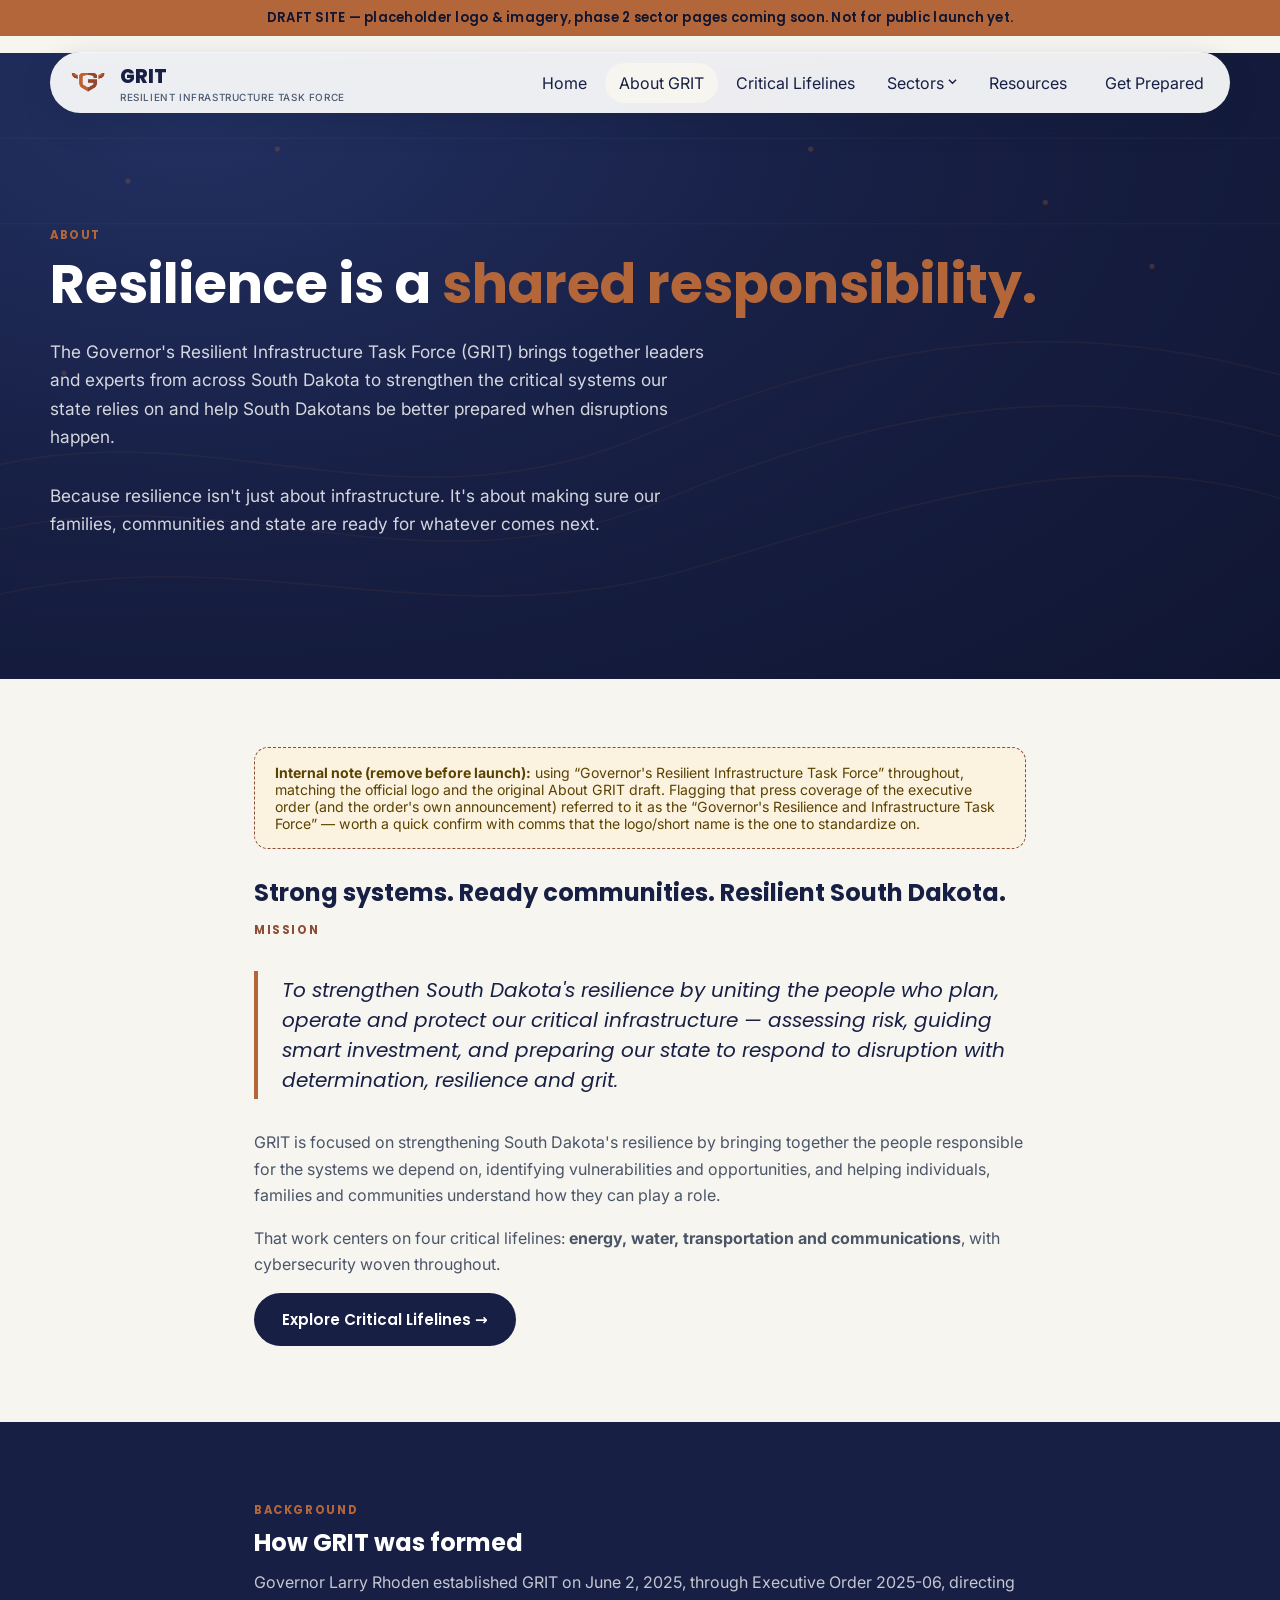
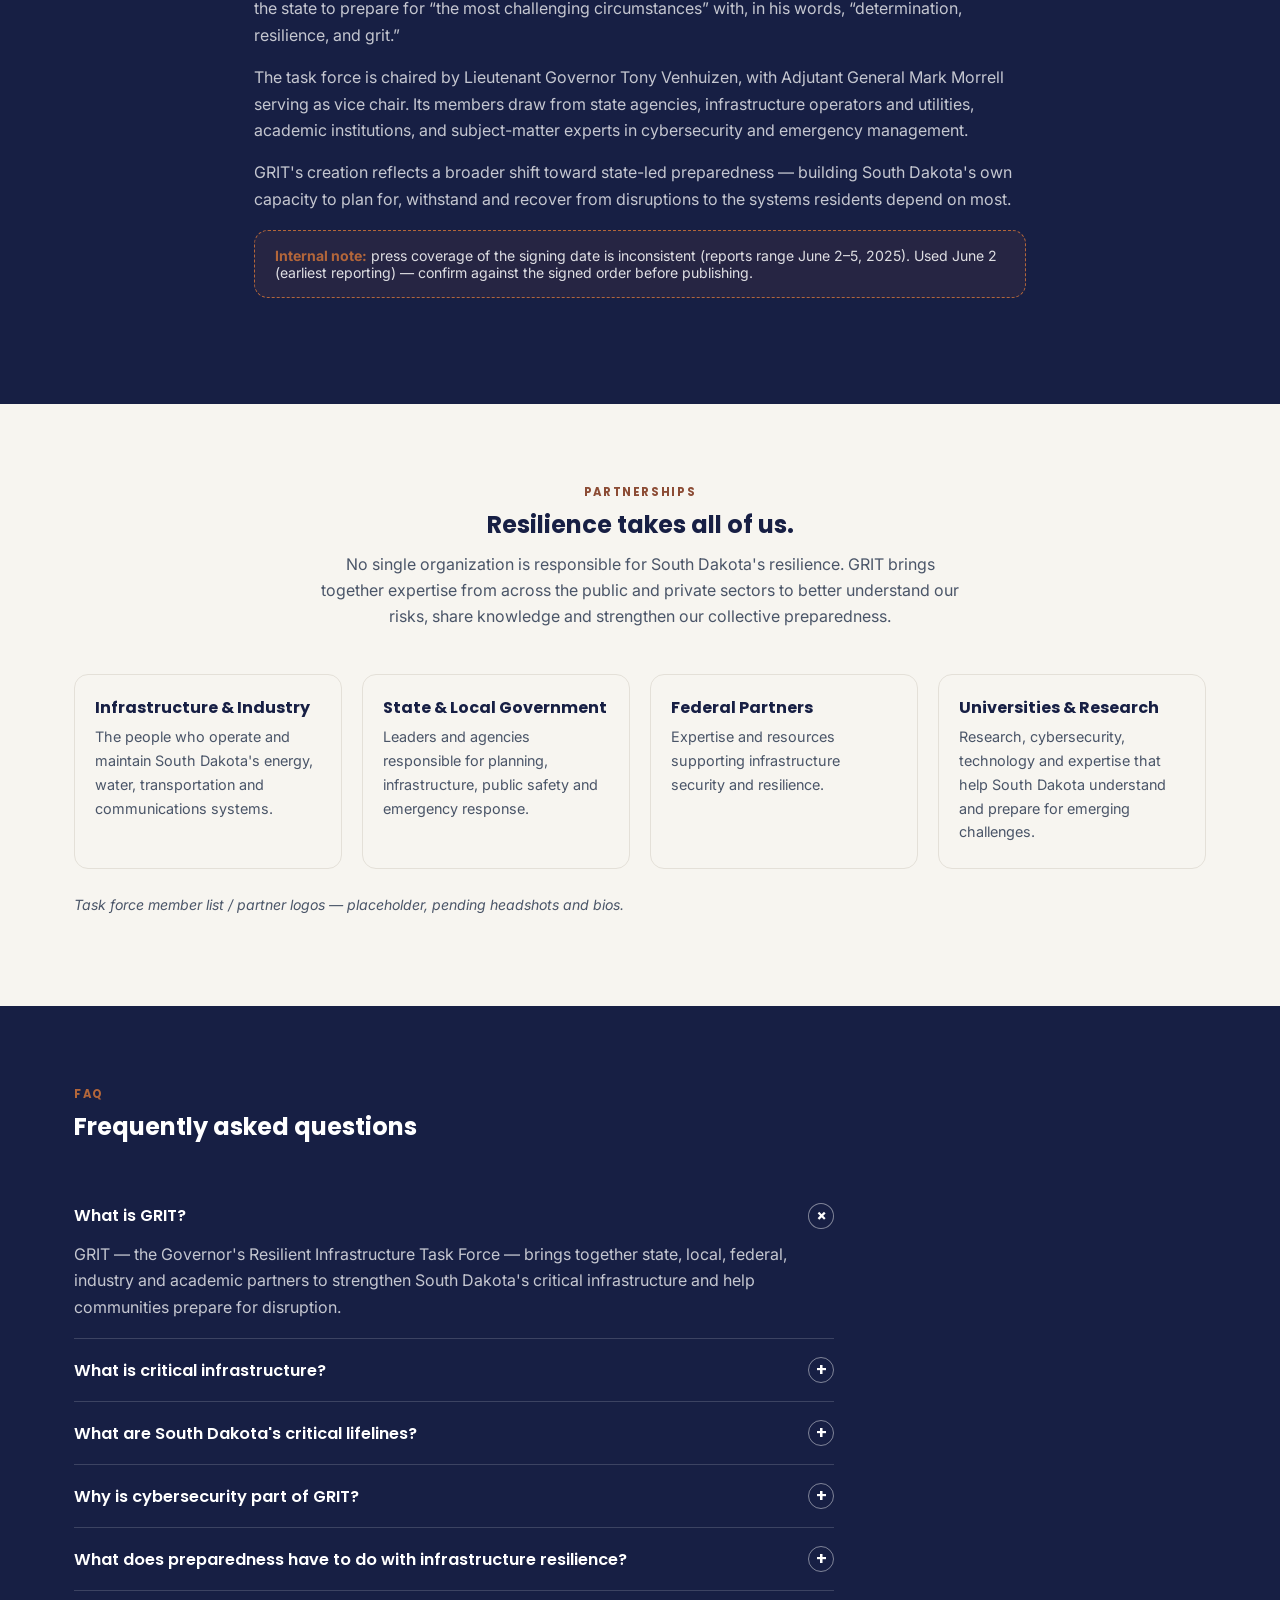
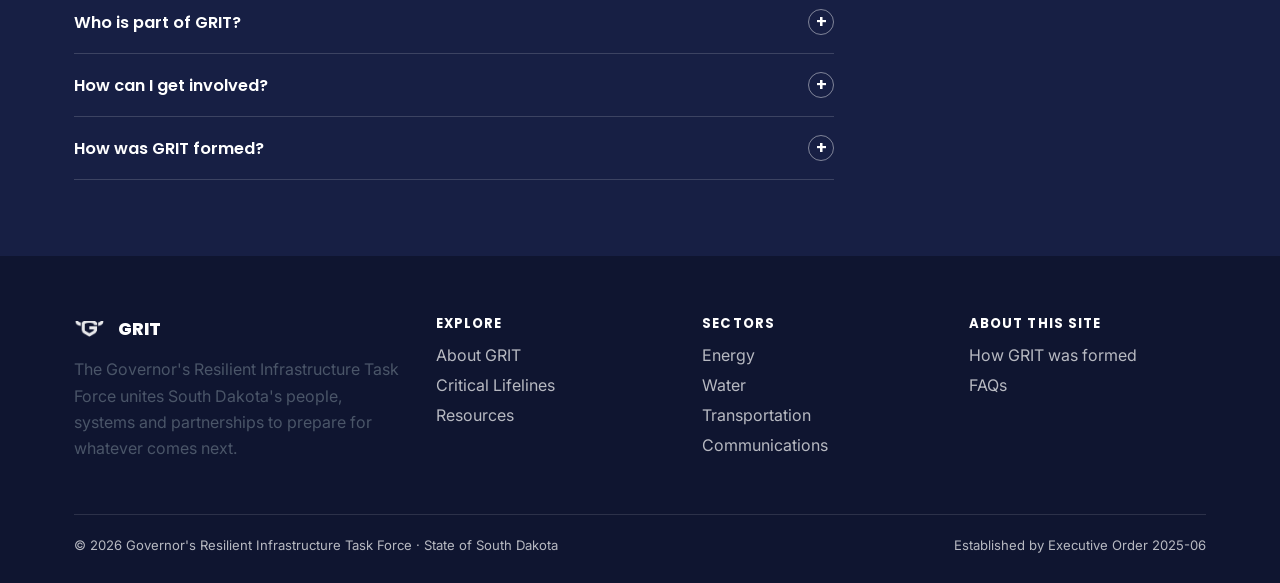
==== about.html @ c2fc5b50 "Add files via upload" ====
<!doctype html>
<html lang="en">
<head>
  <meta charset="UTF-8" />
  <meta name="viewport" content="width=device-width, initial-scale=1.0" />
  <title>About GRIT — Mission, Partnerships &amp; FAQs</title>
  <meta name="description" content="Learn about GRIT's mission, how the task force was formed, its partners, and answers to common questions." />
  <link rel="icon" href="assets/img/grit-icon.png" type="image/png" />
  <link rel="preconnect" href="https://fonts.googleapis.com">
  <link rel="preconnect" href="https://fonts.gstatic.com" crossorigin>
  <link href="https://fonts.googleapis.com/css2?family=Inter:wght@400;500;600;700&family=Poppins:wght@600;700;800&display=swap" rel="stylesheet">
  <link rel="stylesheet" href="assets/styles.css" />
  
</head>
<body>
  <div class="draft-banner">DRAFT SITE — placeholder logo &amp; imagery, phase 2 sector pages coming soon. Not for public launch yet.</div>
    <header class="site-header">
      <div class="nav-pill wrap" style="max-width:1180px;">
        <a href="index.html" class="brand">
          <img src="assets/img/grit-icon.png" alt="GRIT logo" class="brand-seal">
          <span>GRIT
            <span class="brand-sub">Resilient Infrastructure Task Force</span>
          </span>
        </a>
        <button class="menu-toggle" aria-label="Toggle menu">
          <svg width="18" height="14" viewBox="0 0 18 14" fill="none"><path d="M0 1h18M0 7h18M0 13h18" stroke="white" stroke-width="2"/></svg>
        </button>
        <ul class="nav-links">
          <li><a href="index.html">Home</a></li>
          <li class="active"><a href="about.html">About GRIT</a></li>
          <li><a href="lifelines.html">Critical Lifelines</a></li>
          <li class="has-dropdown ">
            <button class="nav-link" type="button">Sectors
              <svg class="caret" viewBox="0 0 10 6" fill="none"><path d="M1 1l4 4 4-4" stroke="#171f44" stroke-width="1.6"/></svg>
            </button>
            <div class="dropdown-menu">
              <div class="dd-hint">Four critical lifelines</div>
              <a href="energy.html">Energy</a>
              <a href="water.html">Water</a>
              <a href="transportation.html">Transportation</a>
              <a href="communications.html">Communications</a>
            </div>
          </li>
          <li><a href="resources.html">Resources</a></li>
          <li class="nav-cta"><a href="resources.html" class="btn btn-navy">Get Prepared</a></li>
        </ul>
      </div>
    </header>


    <section class="hero" style="padding-bottom:20px;">
      <svg class="hero-pattern" viewBox="0 0 1200 600" preserveAspectRatio="xMidYMid slice" xmlns="http://www.w3.org/2000/svg">
  <g stroke="#b3663a" stroke-opacity="0.18" fill="none" stroke-width="1.5">
    <path d="M-50 460 C 200 380, 380 520, 620 420 S 1050 300, 1260 380"/>
    <path d="M-50 520 C 220 440, 400 560, 660 480 S 1080 360, 1260 440"/>
    <path d="M-50 400 C 180 320, 360 460, 600 360 S 1020 240, 1260 320"/>
  </g>
  <g fill="#b3663a" fill-opacity="0.55">
    <circle cx="120" cy="120" r="2.4"/>
    <circle cx="260" cy="90" r="2.4"/>
    <circle cx="980" cy="140" r="2.4"/>
    <circle cx="1080" cy="200" r="2.4"/>
    <circle cx="760" cy="90" r="2.4"/>
    <circle cx="60" cy="300" r="2.4"/>
  </g>
  <g stroke="#ffffff" stroke-opacity="0.08" stroke-width="1">
    <line x1="0" y1="80" x2="1200" y2="80"/>
    <line x1="0" y1="160" x2="1200" y2="160"/>
  </g>
</svg>
      <div class="wrap hero-inner" style="grid-template-columns: 1fr;">
        <div>
          <span class="eyebrow" style="color:#b3663a;">About</span>
          <h1>Resilience is a <span class="accent">shared responsibility.</span></h1>
          <p class="lead" style="max-width:60ch;">The Governor's Resilient Infrastructure Task Force (GRIT) brings together leaders and experts from across South Dakota to strengthen the critical systems our state relies on and help South Dakotans be better prepared when disruptions happen.</p>
          <p class="lead" style="max-width:60ch;">Because resilience isn't just about infrastructure. It's about making sure our families, communities and state are ready for whatever comes next.</p>
        </div>
      </div>
    </section>

    <section style="padding-top:50px;">
      <div class="wrap" style="max-width:820px;">
        <div class="note">
          <strong>Internal note (remove before launch):</strong> using &ldquo;Governor's Resilient Infrastructure Task Force&rdquo; throughout, matching the official logo and the original About GRIT draft. Flagging that press coverage of the executive order (and the order's own announcement) referred to it as the &ldquo;Governor's Resilience and Infrastructure Task Force&rdquo; — worth a quick confirm with comms that the logo/short name is the one to standardize on.
        </div>

        <h2>Strong systems. Ready communities. Resilient South Dakota.</h2>
        <span class="eyebrow">Mission</span>
        <div class="mission-block">
          <p>To strengthen South Dakota's resilience by uniting the people who plan, operate and protect our critical infrastructure — assessing risk, guiding smart investment, and preparing our state to respond to disruption with determination, resilience and grit.</p>
        </div>
        <p>GRIT is focused on strengthening South Dakota's resilience by bringing together the people responsible for the systems we depend on, identifying vulnerabilities and opportunities, and helping individuals, families and communities understand how they can play a role.</p>
        <p>That work centers on four critical lifelines: <strong>energy, water, transportation and communications</strong>, with cybersecurity woven throughout.</p>
        <a href="lifelines.html" class="btn btn-navy">Explore Critical Lifelines →</a>
      </div>
    </section>

    <section class="section-navy" id="formed">
      <div class="wrap" style="max-width:820px;">
        <span class="eyebrow">Background</span>
        <h2>How GRIT was formed</h2>
        <p>Governor Larry Rhoden established GRIT on June 2, 2025, through Executive Order 2025-06, directing the state to prepare for &ldquo;the most challenging circumstances&rdquo; with, in his words, &ldquo;determination, resilience, and grit.&rdquo;</p>
        <p>The task force is chaired by Lieutenant Governor Tony Venhuizen, with Adjutant General Mark Morrell serving as vice chair. Its members draw from state agencies, infrastructure operators and utilities, academic institutions, and subject-matter experts in cybersecurity and emergency management.</p>
        <p>GRIT's creation reflects a broader shift toward state-led preparedness — building South Dakota's own capacity to plan for, withstand and recover from disruptions to the systems residents depend on most.</p>
        <div class="note" style="background:rgba(179,102,58,0.1); border-color:#b3663a; color:rgba(255,255,255,0.85);">
          <strong style="color:#b3663a;">Internal note:</strong> press coverage of the signing date is inconsistent (reports range June 2&ndash;5, 2025). Used June 2 (earliest reporting) — confirm against the signed order before publishing.
        </div>
      </div>
    </section>

    <section>
      <div class="wrap">
        <div class="section-head center" style="margin-left:auto;margin-right:auto;">
          <span class="eyebrow">Partnerships</span>
          <h2>Resilience takes all of us.</h2>
          <p>No single organization is responsible for South Dakota's resilience. GRIT brings together expertise from across the public and private sectors to better understand our risks, share knowledge and strengthen our collective preparedness.</p>
        </div>
        <div class="partner-grid">
          <div class="partner-card">
            <h4>Infrastructure &amp; Industry</h4>
            <p>The people who operate and maintain South Dakota's energy, water, transportation and communications systems.</p>
          </div>
          <div class="partner-card">
            <h4>State &amp; Local Government</h4>
            <p>Leaders and agencies responsible for planning, infrastructure, public safety and emergency response.</p>
          </div>
          <div class="partner-card">
            <h4>Federal Partners</h4>
            <p>Expertise and resources supporting infrastructure security and resilience.</p>
          </div>
          <div class="partner-card">
            <h4>Universities &amp; Research</h4>
            <p>Research, cybersecurity, technology and expertise that help South Dakota understand and prepare for emerging challenges.</p>
          </div>
        </div>
        <p style="margin-top:24px; font-size:0.88rem; font-style:italic;">Task force member list / partner logos — placeholder, pending headshots and bios.</p>
      </div>
    </section>

    <section class="section-navy" id="faq">
      <div class="wrap">
        <div class="section-head">
          <span class="eyebrow">FAQ</span>
          <h2>Frequently asked questions</h2>
        </div>
        <div class="faq-list">
          <details class="faq-item" open>
            <summary>What is GRIT? <span class="plus">+</span></summary>
            <div class="faq-body"><p>GRIT — the Governor's Resilient Infrastructure Task Force — brings together state, local, federal, industry and academic partners to strengthen South Dakota's critical infrastructure and help communities prepare for disruption.</p></div>
          </details>
          <details class="faq-item">
            <summary>What is critical infrastructure? <span class="plus">+</span></summary>
            <div class="faq-body"><p>Content pending.</p></div>
          </details>
          <details class="faq-item">
            <summary>What are South Dakota's critical lifelines? <span class="plus">+</span></summary>
            <div class="faq-body"><p>Energy, water, transportation and communications.</p></div>
          </details>
          <details class="faq-item">
            <summary>Why is cybersecurity part of GRIT? <span class="plus">+</span></summary>
            <div class="faq-body"><p>Because technology connects and supports each critical lifeline, while cyber preparedness also affects individuals, families and businesses.</p></div>
          </details>
          <details class="faq-item">
            <summary>What does preparedness have to do with infrastructure resilience? <span class="plus">+</span></summary>
            <div class="faq-body"><p>Content pending.</p></div>
          </details>
          <details class="faq-item">
            <summary>Who is part of GRIT? <span class="plus">+</span></summary>
            <div class="faq-body"><p>Short answer + link/jump to members — pending.</p></div>
          </details>
          <details class="faq-item">
            <summary>How can I get involved? <span class="plus">+</span></summary>
            <div class="faq-body"><p>Point people toward preparedness resources and partner materials rather than suggesting formal task-force participation.</p></div>
          </details>
          <details class="faq-item">
            <summary>How was GRIT formed? <span class="plus">+</span></summary>
            <div class="faq-body"><p>Governor Larry Rhoden created GRIT by executive order (2025-06) on June 2, 2025, appointing Lieutenant Governor Tony Venhuizen to chair the task force and Adjutant General Mark Morrell to serve as vice chair. See &ldquo;How GRIT was formed&rdquo; above for the fuller version.</p></div>
          </details>
        </div>
      </div>
    </section>

    <footer class="site-footer">
      <div class="wrap">
        <div class="footer-grid">
          <div>
            <div class="footer-brand">
              <img src="assets/img/grit-icon.png" alt="GRIT logo" class="brand-seal">
              <span>GRIT</span>
            </div>
            <p>The Governor's Resilient Infrastructure Task Force unites South Dakota's people, systems and partnerships to prepare for whatever comes next.</p>
          </div>
          <div>
            <h4>Explore</h4>
            <ul>
              <li><a href="about.html">About GRIT</a></li>
              <li><a href="lifelines.html">Critical Lifelines</a></li>
              <li><a href="resources.html">Resources</a></li>
            </ul>
          </div>
          <div>
            <h4>Sectors</h4>
            <ul>
              <li><a href="energy.html">Energy</a></li>
              <li><a href="water.html">Water</a></li>
              <li><a href="transportation.html">Transportation</a></li>
              <li><a href="communications.html">Communications</a></li>
            </ul>
          </div>
          <div>
            <h4>About This Site</h4>
            <ul>
              <li><a href="about.html#formed">How GRIT was formed</a></li>
              <li><a href="about.html#faq">FAQs</a></li>
            </ul>
          </div>
        </div>
        <div class="footer-bottom">
          <span>&copy; 2026 Governor's Resilient Infrastructure Task Force &middot; State of South Dakota</span>
          <span>Established by Executive Order 2025-06</span>
        </div>
      </div>
    </footer>

  <script src="assets/script.js"></script>
</body>
</html>
---- assets/styles.css ----
/* ==========================================================================
   GRIT — Governor's Resilience and Infrastructure Task Force
   Shared stylesheet
   ========================================================================== */

:root {
  --navy-900: #0f1530;
  --navy-800: #171f44;
  --navy-700: #223061;
  --navy-600: #2e3f7c;
  --gold-500: #b3663a;
  --gold-600: #8c4c35;
  --slate-600: #4a5a70;
  --slate-400: #7c8ba1;
  --offwhite: #f7f5f0;
  --paper: #ffffff;
  --text: #1b2430;
  --text-soft: #4a5568;
  --border: #e4e0d8;
  --radius-lg: 22px;
  --radius-md: 14px;
  --radius-sm: 8px;
  --shadow-nav: 0 10px 30px rgba(14, 28, 51, 0.18);
  --shadow-card: 0 14px 34px rgba(14, 28, 51, 0.09);
  --container: 1180px;
  --font-head: "Poppins", "Segoe UI", system-ui, sans-serif;
  --font-body: "Inter", "Segoe UI", system-ui, sans-serif;
}

* { box-sizing: border-box; }
html { scroll-behavior: smooth; }

body {
  margin: 0;
  font-family: var(--font-body);
  color: var(--text);
  background: var(--offwhite);
  -webkit-font-smoothing: antialiased;
}

img { max-width: 100%; display: block; }
a { color: inherit; text-decoration: none; }

h1, h2, h3, h4 {
  font-family: var(--font-head);
  line-height: 1.15;
  margin: 0 0 0.5em;
  font-weight: 700;
  color: var(--navy-800);
}

p { line-height: 1.65; margin: 0 0 1em; color: var(--text-soft); }

.wrap {
  max-width: var(--container);
  margin: 0 auto;
  padding: 0 24px;
}

.eyebrow {
  display: inline-block;
  font-family: var(--font-head);
  font-size: 0.72rem;
  font-weight: 700;
  letter-spacing: 0.14em;
  text-transform: uppercase;
  color: var(--gold-600);
  margin-bottom: 10px;
}

.btn {
  display: inline-flex;
  align-items: center;
  gap: 8px;
  font-family: var(--font-head);
  font-weight: 600;
  font-size: 0.95rem;
  padding: 13px 26px;
  border-radius: 999px;
  border: 2px solid transparent;
  cursor: pointer;
  transition: transform 0.15s ease, box-shadow 0.15s ease, background 0.15s ease, color 0.15s ease;
}
.btn:hover { transform: translateY(-1px); }
.btn-gold { background: var(--gold-500); color: var(--navy-900); }
.btn-gold:hover { background: var(--gold-600); }
.btn-outline { background: transparent; color: #fff; border-color: rgba(255,255,255,0.55); }
.btn-outline:hover { background: rgba(255,255,255,0.12); border-color: #fff; }
.btn-navy { background: var(--navy-800); color: #fff; }
.btn-navy:hover { background: var(--navy-700); }

/* ---------- Placeholder banner (dev-only note; remove before launch) ---------- */
.draft-banner {
  background: var(--gold-500);
  color: var(--navy-900);
  text-align: center;
  font-family: var(--font-head);
  font-size: 0.82rem;
  font-weight: 600;
  padding: 8px 16px;
  letter-spacing: 0.02em;
}

/* ---------- Header / Nav ---------- */
.site-header {
  position: sticky;
  top: 0;
  z-index: 100;
  padding: 16px 20px 0;
}
.nav-pill {
  max-width: var(--container);
  margin: 0 auto;
  background: rgba(255,255,255,0.92);
  backdrop-filter: blur(8px);
  border-radius: 999px;
  box-shadow: var(--shadow-nav);
  display: flex;
  align-items: center;
  justify-content: space-between;
  padding: 10px 12px 10px 20px;
}

.brand {
  display: flex;
  align-items: center;
  gap: 10px;
  font-family: var(--font-head);
  font-weight: 800;
  font-size: 1.2rem;
  color: var(--navy-800);
  white-space: nowrap;
}
.brand-seal { width: 40px; height: auto; flex: none; object-fit: contain; }
.footer-brand .brand-seal { width: 34px; filter: brightness(0) invert(1) opacity(0.9); }
.brand-sub {
  display: block;
  font-family: var(--font-body);
  font-weight: 500;
  font-size: 0.62rem;
  letter-spacing: 0.06em;
  text-transform: uppercase;
  color: var(--slate-600);
}

.nav-links {
  display: flex;
  align-items: center;
  gap: 4px;
  list-style: none;
  margin: 0;
  padding: 0;
}
.nav-links > li { position: relative; }
.nav-links > li > a,
.nav-links > li > button.nav-link {
  display: flex;
  align-items: center;
  gap: 4px;
  font-family: var(--font-head);
  font-size: 0.92rem;
  font-weight: 600;
  color: var(--navy-800);
  padding: 10px 14px;
  border-radius: 999px;
  background: none;
  border: none;
  cursor: pointer;
  font: inherit;
}
.nav-links > li > a:hover,
.nav-links > li > button.nav-link:hover,
.nav-links > li.active > a { background: var(--offwhite); }
.nav-links .caret { width: 9px; height: 9px; margin-top: -2px; }

.nav-cta { margin-left: 6px; }

.dropdown-menu {
  position: absolute;
  top: calc(100% + 10px);
  left: 0;
  min-width: 220px;
  background: var(--paper);
  border-radius: var(--radius-md);
  box-shadow: var(--shadow-card);
  padding: 8px;
  opacity: 0;
  visibility: hidden;
  transform: translateY(6px);
  transition: opacity 0.15s ease, transform 0.15s ease, visibility 0.15s ease;
}
.has-dropdown.open .dropdown-menu,
.has-dropdown:hover .dropdown-menu {
  opacity: 1;
  visibility: visible;
  transform: translateY(0);
}
.dropdown-menu a {
  display: block;
  padding: 10px 14px;
  border-radius: var(--radius-sm);
  font-size: 0.92rem;
  font-weight: 500;
  color: var(--navy-800);
}
.dropdown-menu a:hover { background: var(--offwhite); }
.dropdown-menu .dd-hint {
  padding: 8px 14px 2px;
  font-size: 0.68rem;
  letter-spacing: 0.08em;
  text-transform: uppercase;
  color: var(--slate-400);
  font-weight: 700;
}

.menu-toggle {
  display: none;
  width: 42px;
  height: 42px;
  border-radius: 50%;
  border: none;
  background: var(--navy-800);
  color: #fff;
  align-items: center;
  justify-content: center;
  cursor: pointer;
}

/* ---------- Hero ---------- */
.hero {
  position: relative;
  overflow: hidden;
  background: radial-gradient(120% 140% at 15% 10%, var(--navy-700) 0%, var(--navy-800) 45%, var(--navy-900) 100%);
  color: #fff;
  margin-top: -60px;
  padding-top: 130px;
}
.hero-pattern {
  position: absolute;
  inset: 0;
  opacity: 0.5;
  pointer-events: none;
}
.hero-inner {
  position: relative;
  padding: 40px 0 90px;
  display: grid;
  grid-template-columns: 1.1fr 0.9fr;
  gap: 40px;
  align-items: center;
}
.hero h1 {
  color: #fff;
  font-size: clamp(2.2rem, 4.2vw, 3.4rem);
  margin-bottom: 22px;
}
.hero h1 .accent { color: var(--gold-500); }
.hero p.lead {
  color: rgba(255,255,255,0.82);
  font-size: 1.08rem;
  max-width: 46ch;
  margin-bottom: 30px;
}
.hero-actions { display: flex; gap: 14px; flex-wrap: wrap; }

.hero-badge {
  justify-self: end;
  width: 190px;
  height: 190px;
  border-radius: 50%;
  border: 2px dashed rgba(179,102,58,0.65);
  display: flex;
  align-items: center;
  justify-content: center;
  text-align: center;
  padding: 20px;
  font-family: var(--font-head);
  font-weight: 700;
  font-size: 1.02rem;
  color: #fff;
  line-height: 1.3;
  flex: none;
}
.hero-badge span { color: var(--gold-500); display: block; font-size: 0.7rem; letter-spacing: 0.1em; margin-top: 6px; }

.hero-logo-card {
  justify-self: end;
  background: #fff;
  border-radius: var(--radius-lg);
  box-shadow: 0 24px 60px rgba(0,0,0,0.35);
  padding: 30px 34px 22px;
  display: flex;
  flex-direction: column;
  align-items: center;
  gap: 10px;
  flex: none;
  width: 260px;
}
.hero-logo-card img { width: 100%; max-width: 210px; }
.hero-logo-caption {
  font-family: var(--font-head);
  font-weight: 600;
  font-size: 0.72rem;
  letter-spacing: 0.05em;
  text-transform: uppercase;
  color: var(--slate-600);
  text-align: center;
}

/* ---------- Sections ---------- */
section { padding: 76px 0; }
.section-head { max-width: 640px; margin-bottom: 44px; }
.section-head.center { margin-left: auto; margin-right: auto; text-align: center; }

.section-navy { background: var(--navy-800); color: #fff; }
.section-navy h2, .section-navy h3, .section-navy h4 { color: #fff; }
.section-navy p { color: rgba(255,255,255,0.75); }
.section-navy .eyebrow { color: var(--gold-500); }
.section-navy .faq-item { border-bottom-color: rgba(255,255,255,0.16); }
.section-navy .faq-item summary { color: #fff; }
.section-navy .faq-item summary .plus { border-color: rgba(255,255,255,0.45); color: #fff; }

/* ---------- Cards ---------- */
.card-grid {
  display: grid;
  grid-template-columns: repeat(3, 1fr);
  gap: 24px;
}
.card {
  background: var(--paper);
  border-radius: var(--radius-lg);
  padding: 30px 26px;
  box-shadow: var(--shadow-card);
  border: 1px solid var(--border);
  display: flex;
  flex-direction: column;
  height: 100%;
}
.card .num {
  width: 38px; height: 38px;
  border-radius: 50%;
  background: var(--gold-500);
  color: var(--navy-900);
  font-family: var(--font-head);
  font-weight: 800;
  display: flex; align-items: center; justify-content: center;
  margin-bottom: 16px;
  font-size: 0.95rem;
}
.card h3 { font-size: 1.15rem; margin-bottom: 10px; }
.card p { margin-bottom: 14px; flex: 1; }
.card .card-link { font-family: var(--font-head); font-weight: 700; font-size: 0.88rem; color: var(--navy-700); }
.card .card-link:hover { color: var(--gold-600); }

.card-navy { background: var(--navy-700); border: none; }
.card-navy h3, .card-navy p { color: #fff; }
.card-navy p { color: rgba(255,255,255,0.75); }

/* Seasonal feature banner */
.seasonal {
  margin-top: 34px;
  display: flex;
  align-items: center;
  gap: 26px;
  background: linear-gradient(120deg, var(--navy-700), var(--navy-900));
  border-radius: var(--radius-lg);
  color: #fff;
  padding: 30px 34px;
  flex-wrap: wrap;
}
.seasonal .icon-wrap {
  width: 54px; height: 54px; border-radius: 50%;
  background: rgba(179,102,58,0.16);
  display: flex; align-items: center; justify-content: center;
  flex: none;
}
.seasonal-copy { flex: 1; min-width: 220px; }
.seasonal h3 { color: #fff; margin-bottom: 6px; font-size: 1.1rem; }
.seasonal p { color: rgba(255,255,255,0.75); margin-bottom: 0; }

/* Mission pull-quote */
.mission-block {
  border-left: 4px solid var(--gold-500);
  padding: 4px 0 4px 24px;
  margin: 22px 0 30px;
}
.mission-block p {
  font-family: var(--font-head);
  font-style: italic;
  font-size: 1.25rem;
  color: var(--navy-800);
  margin: 0;
  line-height: 1.5;
}
.section-navy .mission-block p { color: #fff; }

/* Lifeline chips */
.lifeline-grid {
  display: grid;
  grid-template-columns: repeat(4, 1fr);
  gap: 20px;
}
.lifeline-card {
  background: var(--paper);
  border: 1px solid var(--border);
  border-radius: var(--radius-lg);
  padding: 26px 22px;
  text-align: left;
  box-shadow: var(--shadow-card);
}
.lifeline-card .icon {
  width: 46px; height: 46px;
  border-radius: 12px;
  background: var(--navy-800);
  display: flex; align-items: center; justify-content: center;
  margin-bottom: 16px;
}
.lifeline-card .icon svg { width: 24px; height: 24px; stroke: var(--gold-500); }
.lifeline-card h3 { font-size: 1.05rem; margin-bottom: 8px; }
.lifeline-card p { font-size: 0.92rem; margin-bottom: 12px; }
.lifeline-card .tag {
  display: inline-block;
  font-size: 0.72rem;
  font-weight: 700;
  letter-spacing: 0.04em;
  text-transform: uppercase;
  color: var(--navy-700);
  background: var(--offwhite);
  padding: 4px 10px;
  border-radius: 999px;
}

/* Partnerships */
.partner-grid {
  display: grid;
  grid-template-columns: repeat(4, 1fr);
  gap: 20px;
}
.partner-card {
  padding: 24px 20px;
  border-radius: var(--radius-md);
  background: var(--offwhite);
  border: 1px solid var(--border);
}
.partner-card h4 { font-size: 1rem; margin-bottom: 8px; }
.partner-card p { font-size: 0.9rem; margin-bottom: 0; }

/* FAQ */
.faq-list { max-width: 760px; }
.faq-item {
  border-bottom: 1px solid var(--border);
  padding: 18px 0;
}
.faq-item summary {
  cursor: pointer;
  list-style: none;
  display: flex;
  justify-content: space-between;
  align-items: center;
  font-family: var(--font-head);
  font-weight: 600;
  font-size: 1.02rem;
  color: var(--navy-800);
}
.faq-item summary::-webkit-details-marker { display: none; }
.faq-item summary .plus {
  flex: none;
  width: 26px; height: 26px;
  border-radius: 50%;
  border: 1.5px solid var(--slate-400);
  display: flex; align-items: center; justify-content: center;
  font-size: 1.1rem;
  color: var(--navy-700);
  transition: transform 0.15s ease;
}
.faq-item[open] summary .plus { transform: rotate(45deg); }
.faq-item .faq-body { margin-top: 12px; }
.faq-item .faq-body p { margin-bottom: 0; }

/* Callout / flag note (internal drafting notes, styled distinctly) */
.note {
  background: #fbf3e0;
  border: 1px dashed var(--gold-600);
  border-radius: var(--radius-md);
  padding: 16px 20px;
  font-size: 0.88rem;
  color: #5c4200;
  margin: 18px 0 30px;
}
.note strong { color: #5c4200; }

/* Stub / coming soon pages */
.stub-hero {
  background: linear-gradient(120deg, var(--navy-700), var(--navy-900));
  color: #fff;
  text-align: center;
  padding: 120px 0 80px;
  margin-top: -60px;
}
.stub-hero .eyebrow { color: var(--gold-500); }
.stub-hero h1 { color: #fff; }
.stub-hero p { color: rgba(255,255,255,0.78); max-width: 56ch; margin: 0 auto; }
.stub-pill {
  display: inline-block;
  margin-top: 22px;
  background: rgba(179,102,58,0.14);
  color: var(--gold-500);
  font-family: var(--font-head);
  font-weight: 700;
  font-size: 0.78rem;
  letter-spacing: 0.06em;
  text-transform: uppercase;
  padding: 8px 18px;
  border-radius: 999px;
}
.stub-list { max-width: 640px; margin: 40px auto 0; text-align: left; }
.stub-list li { padding: 12px 0; border-bottom: 1px solid var(--border); color: var(--text-soft); }

/* Breadcrumb */
.crumb { font-size: 0.85rem; margin-bottom: 18px; color: rgba(255,255,255,0.6); }
.crumb a { text-decoration: underline; }
.crumb a:hover { color: var(--gold-500); }

/* ---------- Footer ---------- */
.site-footer { background: var(--navy-900); color: rgba(255,255,255,0.7); padding: 60px 0 30px; }
.footer-grid {
  display: grid;
  grid-template-columns: 1.4fr 1fr 1fr 1fr;
  gap: 30px;
  padding-bottom: 36px;
  border-bottom: 1px solid rgba(255,255,255,0.12);
}
.footer-brand { display: flex; align-items: center; gap: 10px; margin-bottom: 14px; }
.footer-brand span { font-family: var(--font-head); font-weight: 800; font-size: 1.1rem; color: #fff; }
.site-footer h4 {
  color: #fff; font-size: 0.82rem; letter-spacing: 0.08em; text-transform: uppercase;
  margin-bottom: 14px;
}
.site-footer ul { list-style: none; margin: 0; padding: 0; }
.site-footer li { margin-bottom: 10px; }
.site-footer a:hover { color: var(--gold-500); }
.footer-bottom {
  display: flex; justify-content: space-between; align-items: center;
  flex-wrap: wrap; gap: 10px; padding-top: 22px; font-size: 0.82rem;
}

/* ---------- Responsive ---------- */
@media (max-width: 980px) {
  .card-grid { grid-template-columns: 1fr 1fr; }
  .lifeline-grid { grid-template-columns: 1fr 1fr; }
  .partner-grid { grid-template-columns: 1fr 1fr; }
  .hero-inner { grid-template-columns: 1fr; }
  .hero-badge { justify-self: start; }
  .footer-grid { grid-template-columns: 1fr 1fr; }
}

@media (max-width: 720px) {
  .nav-links {
    position: absolute;
    top: calc(100% + 10px);
    left: 0; right: 0;
    background: var(--paper);
    border-radius: var(--radius-lg);
    box-shadow: var(--shadow-card);
    flex-direction: column;
    align-items: stretch;
    padding: 12px;
    display: none;
    gap: 2px;
  }
  .nav-links.open { display: flex; }
  .nav-links > li > a, .nav-links > li > button.nav-link { width: 100%; justify-content: space-between; }
  .dropdown-menu { position: static; box-shadow: none; opacity: 1; visibility: visible; transform: none; display: none; padding-left: 10px; }
  .has-dropdown.open .dropdown-menu { display: block; }
  .menu-toggle { display: flex; }
  .nav-cta { display: none; }
  .card-grid { grid-template-columns: 1fr; }
  .lifeline-grid { grid-template-columns: 1fr; }
  .partner-grid { grid-template-columns: 1fr; }
  .footer-grid { grid-template-columns: 1fr; }
}
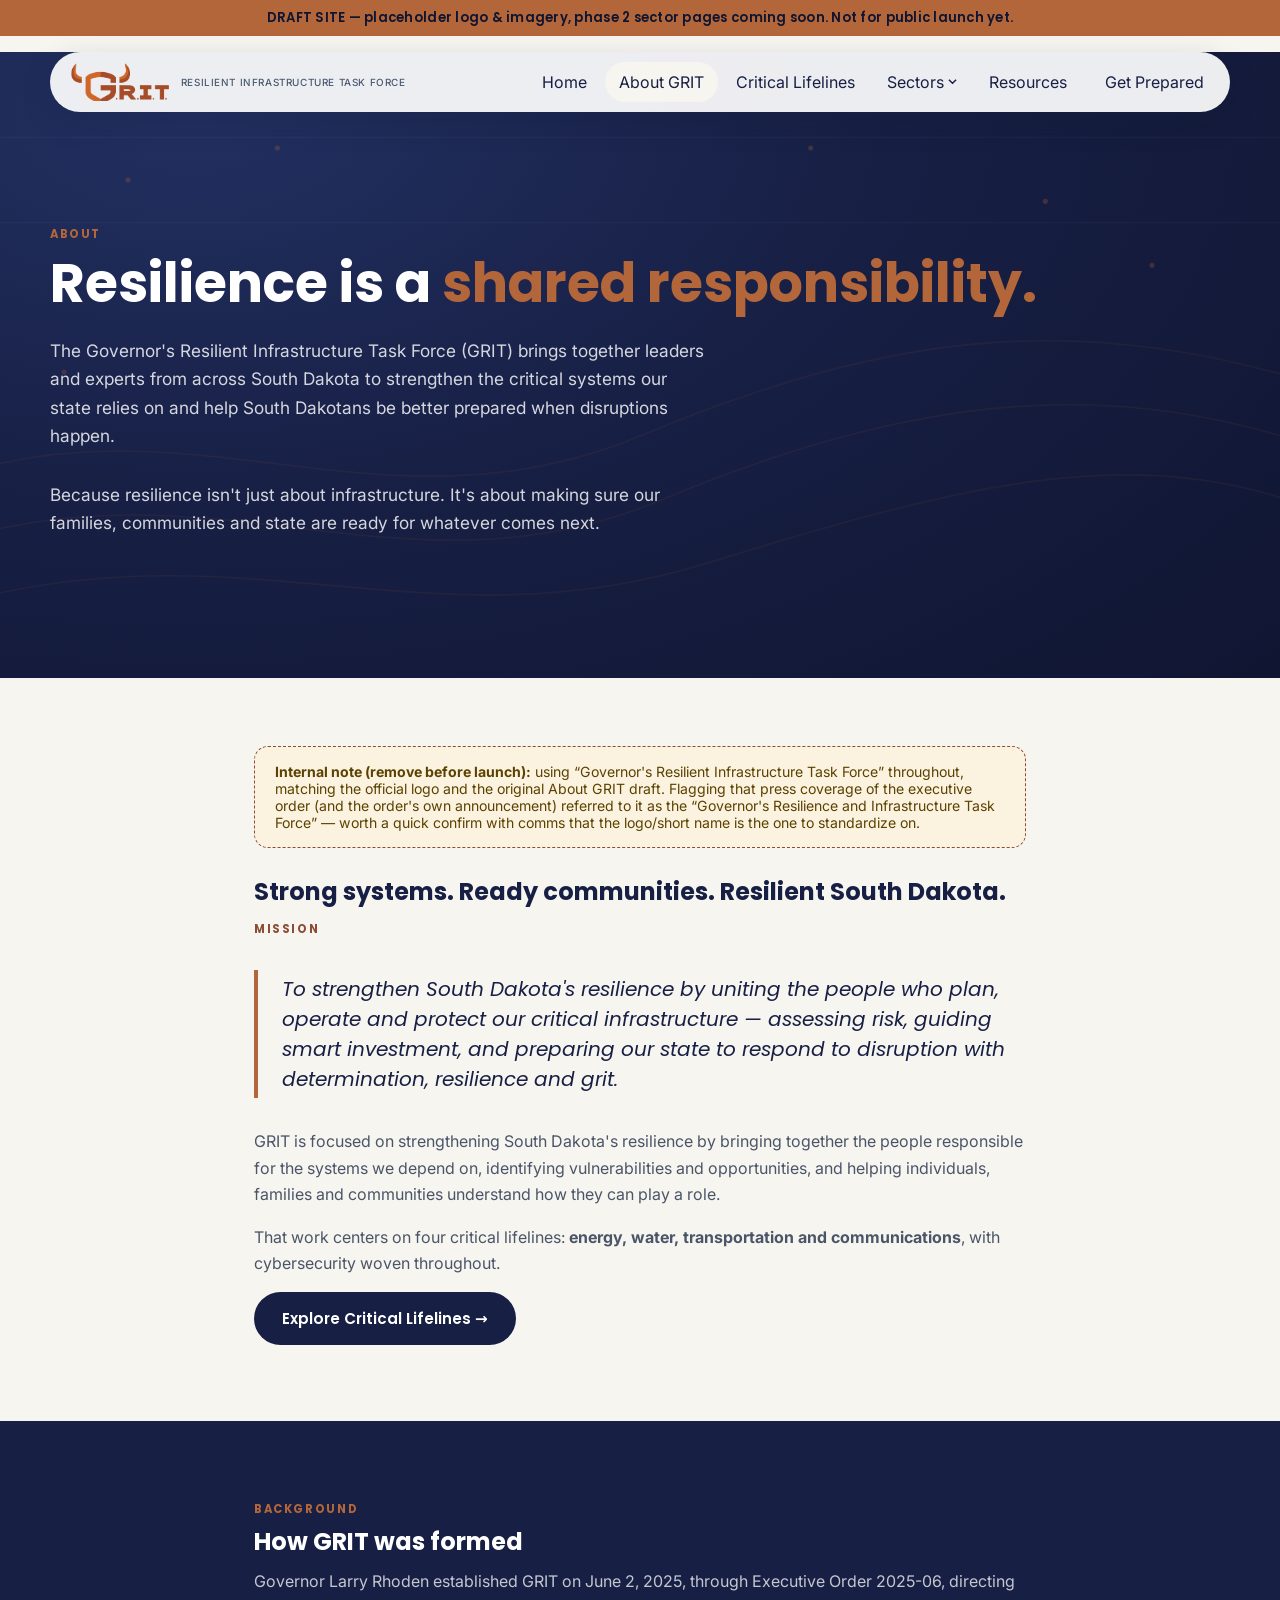
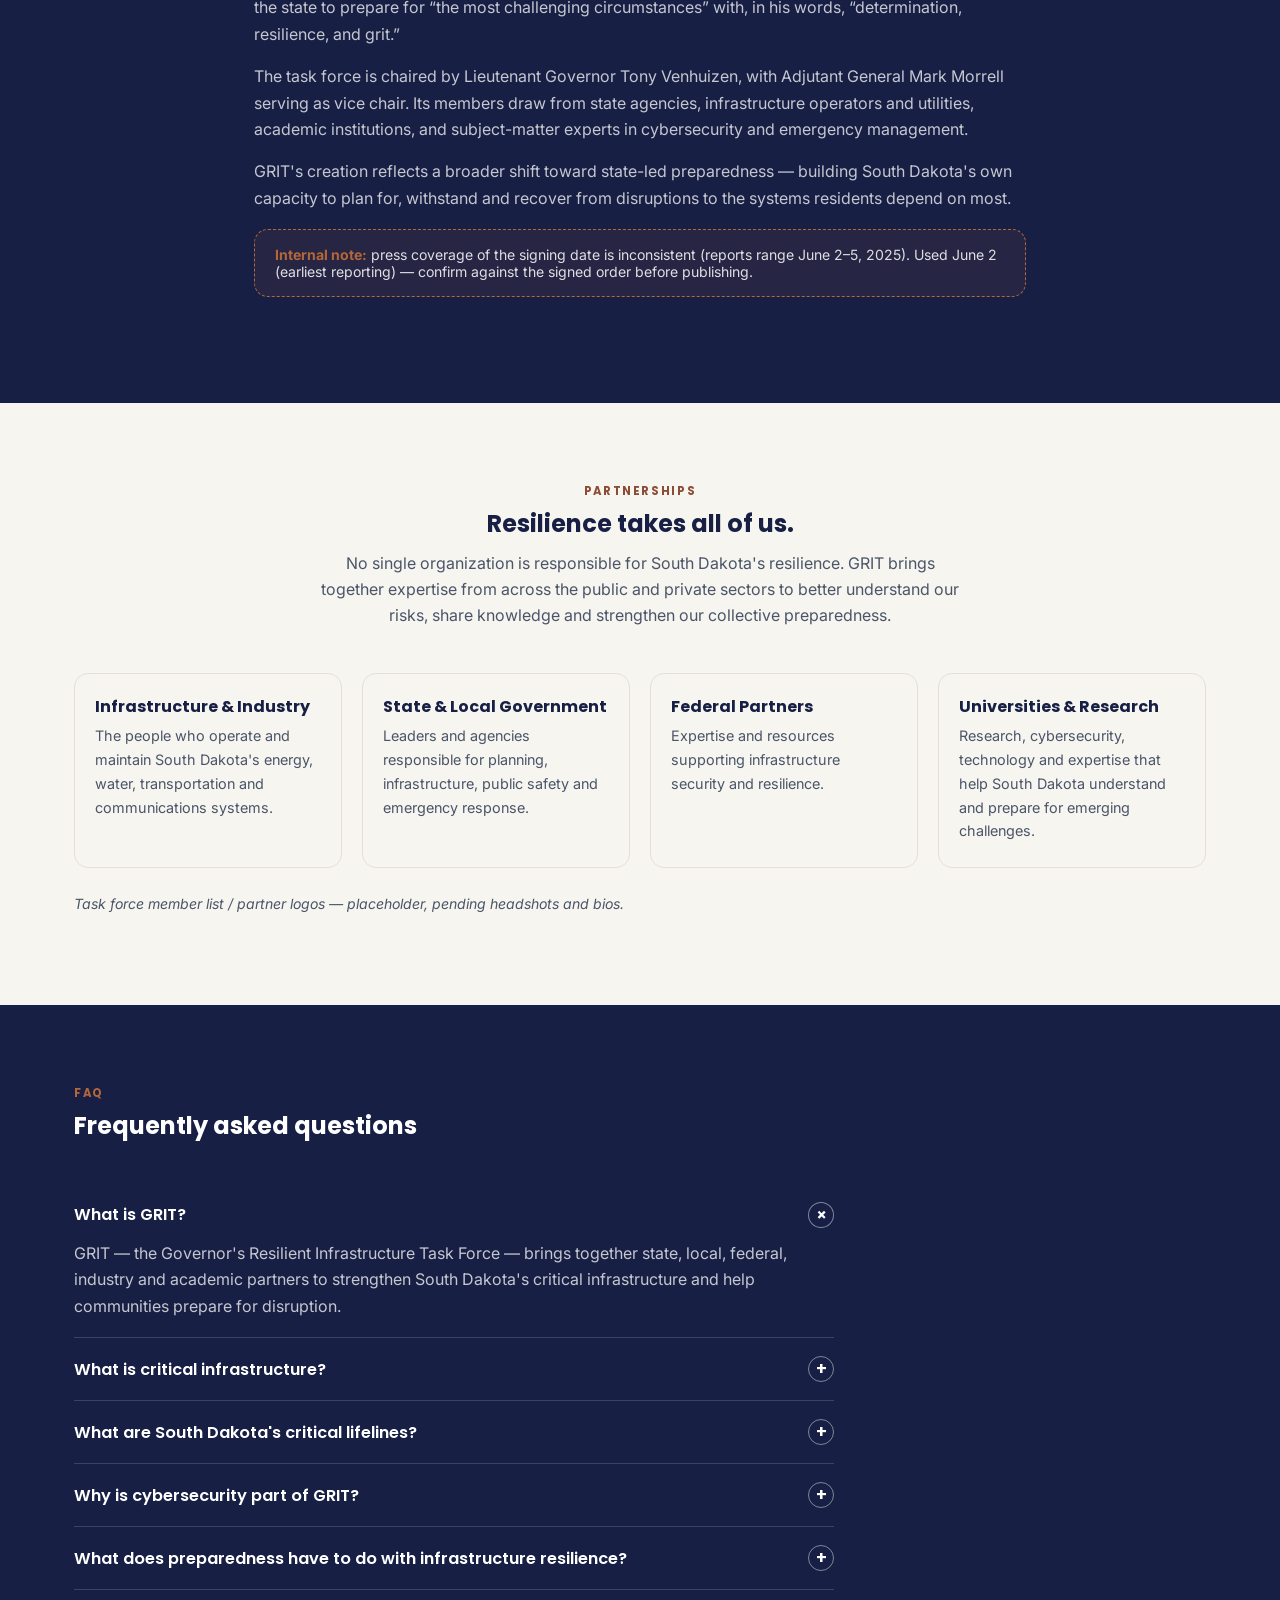
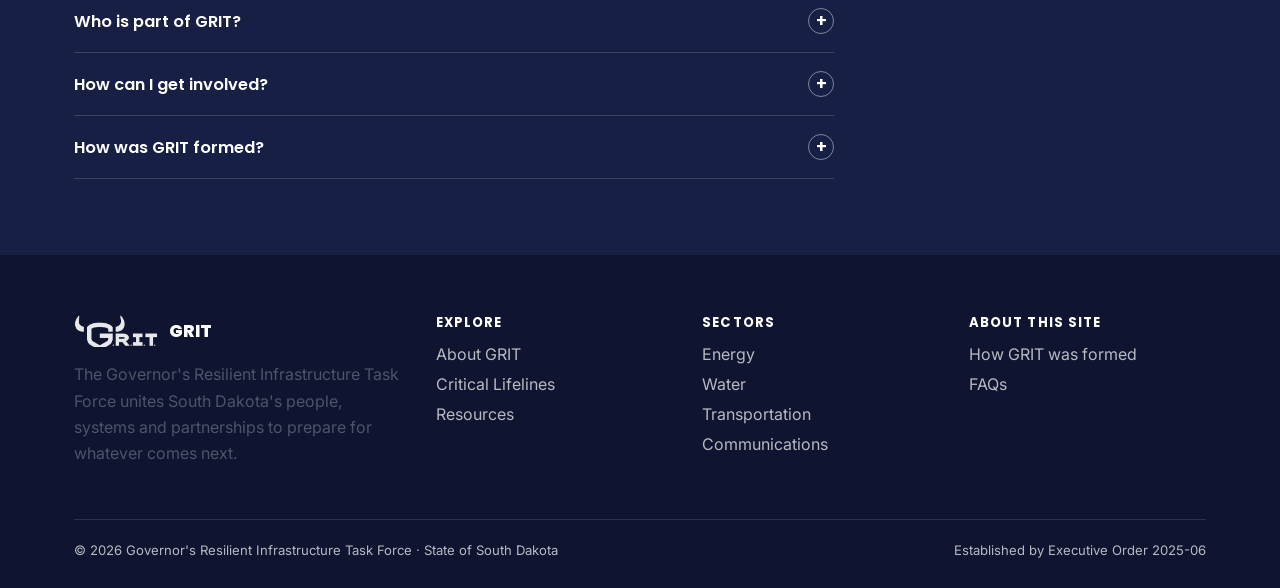
==== commit fced0162: "Add files via upload" ====
--- a/about.html
+++ b/about.html
@@ -18,9 +18,7 @@
       <div class="nav-pill wrap" style="max-width:1180px;">
         <a href="index.html" class="brand">
           <img src="assets/img/grit-icon.png" alt="GRIT logo" class="brand-seal">
-          <span>GRIT
-            <span class="brand-sub">Resilient Infrastructure Task Force</span>
-          </span>
+          <span class="brand-sub">Resilient Infrastructure Task Force</span>
         </a>
         <button class="menu-toggle" aria-label="Toggle menu">
           <svg width="18" height="14" viewBox="0 0 18 14" fill="none"><path d="M0 1h18M0 7h18M0 13h18" stroke="white" stroke-width="2"/></svg>
--- a/assets/styles.css
+++ b/assets/styles.css
@@ -131,8 +131,8 @@
   color: var(--navy-800);
   white-space: nowrap;
 }
-.brand-seal { width: 40px; height: auto; flex: none; object-fit: contain; }
-.footer-brand .brand-seal { width: 34px; filter: brightness(0) invert(1) opacity(0.9); }
+.brand-seal { height: 38px; width: auto; flex: none; object-fit: contain; }
+.footer-brand .brand-seal { height: 32px; filter: brightness(0) invert(1) opacity(0.9); }
 .brand-sub {
   display: block;
   font-family: var(--font-body);
@@ -288,15 +288,15 @@
   background: #fff;
   border-radius: var(--radius-lg);
   box-shadow: 0 24px 60px rgba(0,0,0,0.35);
-  padding: 30px 34px 22px;
+  padding: 34px 38px 26px;
   display: flex;
   flex-direction: column;
   align-items: center;
-  gap: 10px;
+  gap: 14px;
   flex: none;
-  width: 260px;
-}
-.hero-logo-card img { width: 100%; max-width: 210px; }
+  width: 340px;
+}
+.hero-logo-card img { width: 100%; }
 .hero-logo-caption {
   font-family: var(--font-head);
   font-weight: 600;
@@ -552,6 +552,10 @@
   .hero-inner { grid-template-columns: 1fr; }
   .hero-badge { justify-self: start; }
   .footer-grid { grid-template-columns: 1fr 1fr; }
+}
+
+@media (max-width: 560px) {
+  .brand-sub { display: none; }
 }
 
 @media (max-width: 720px) {
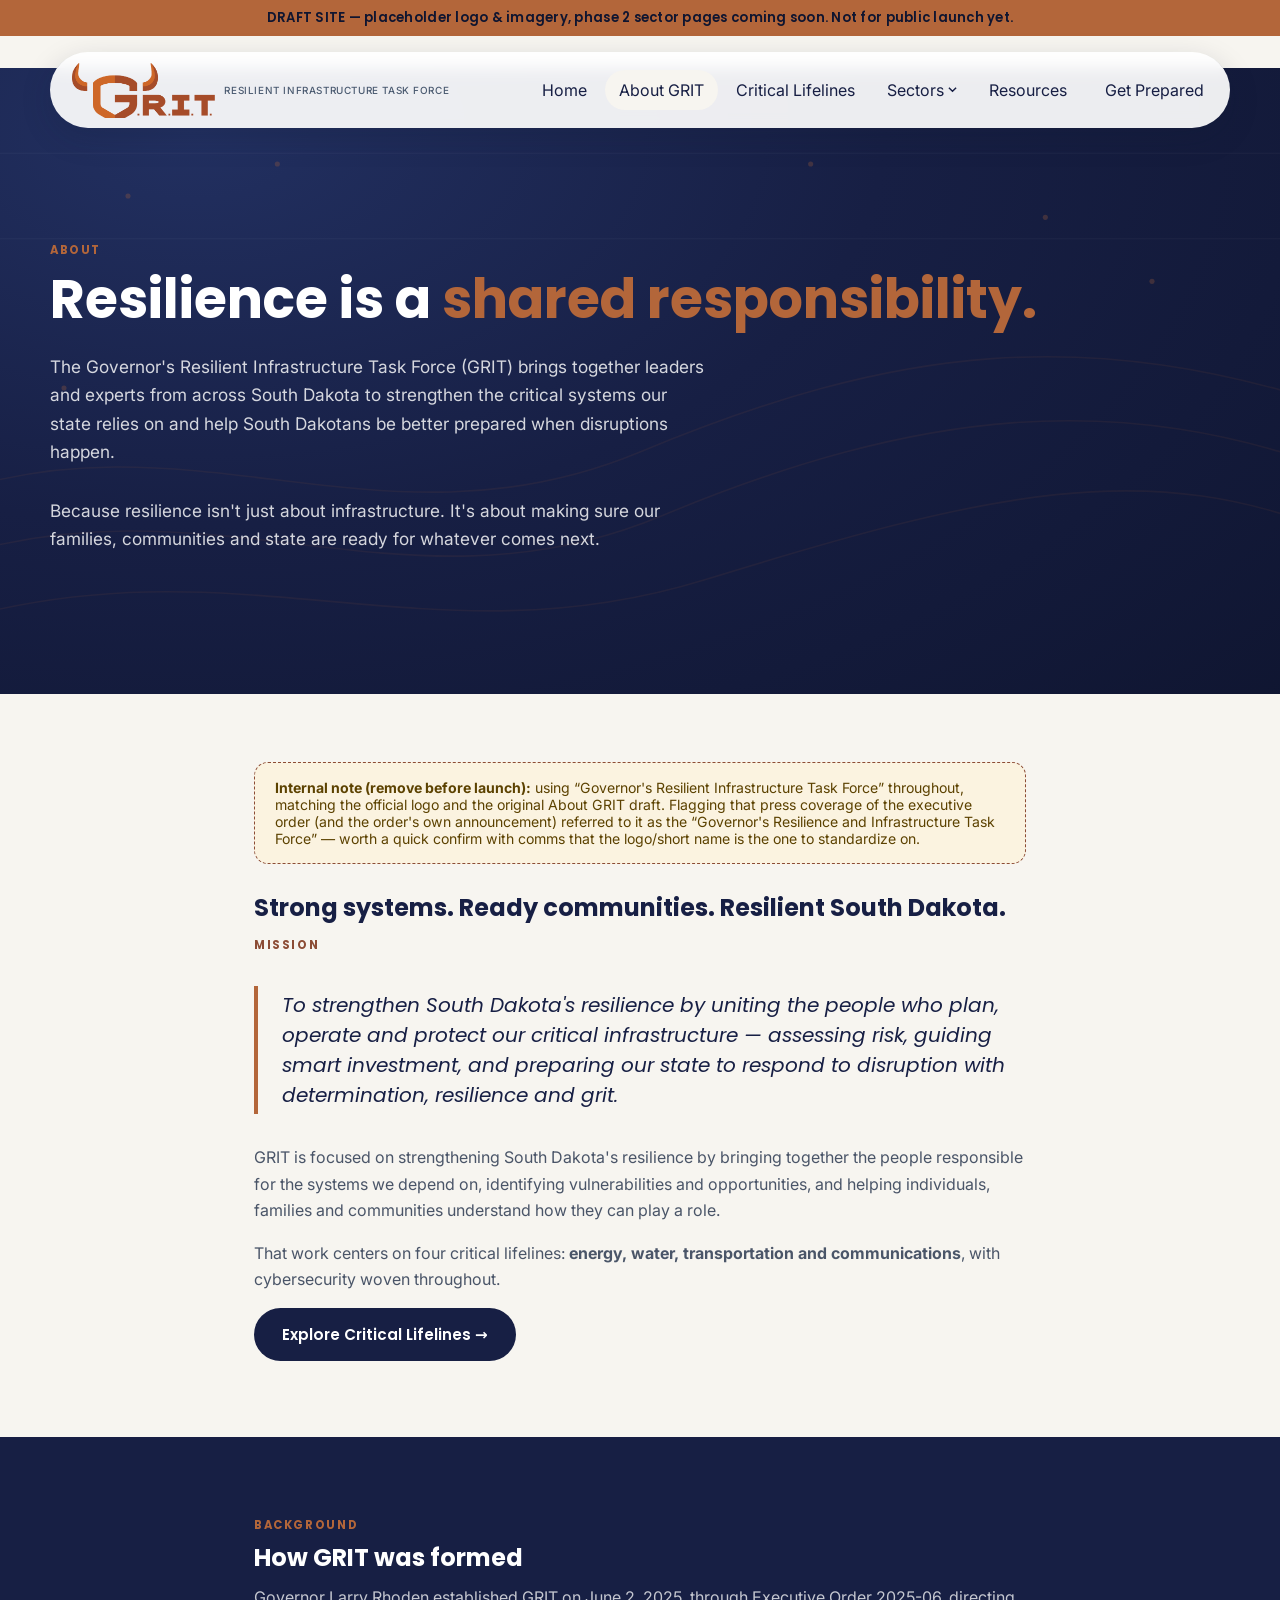
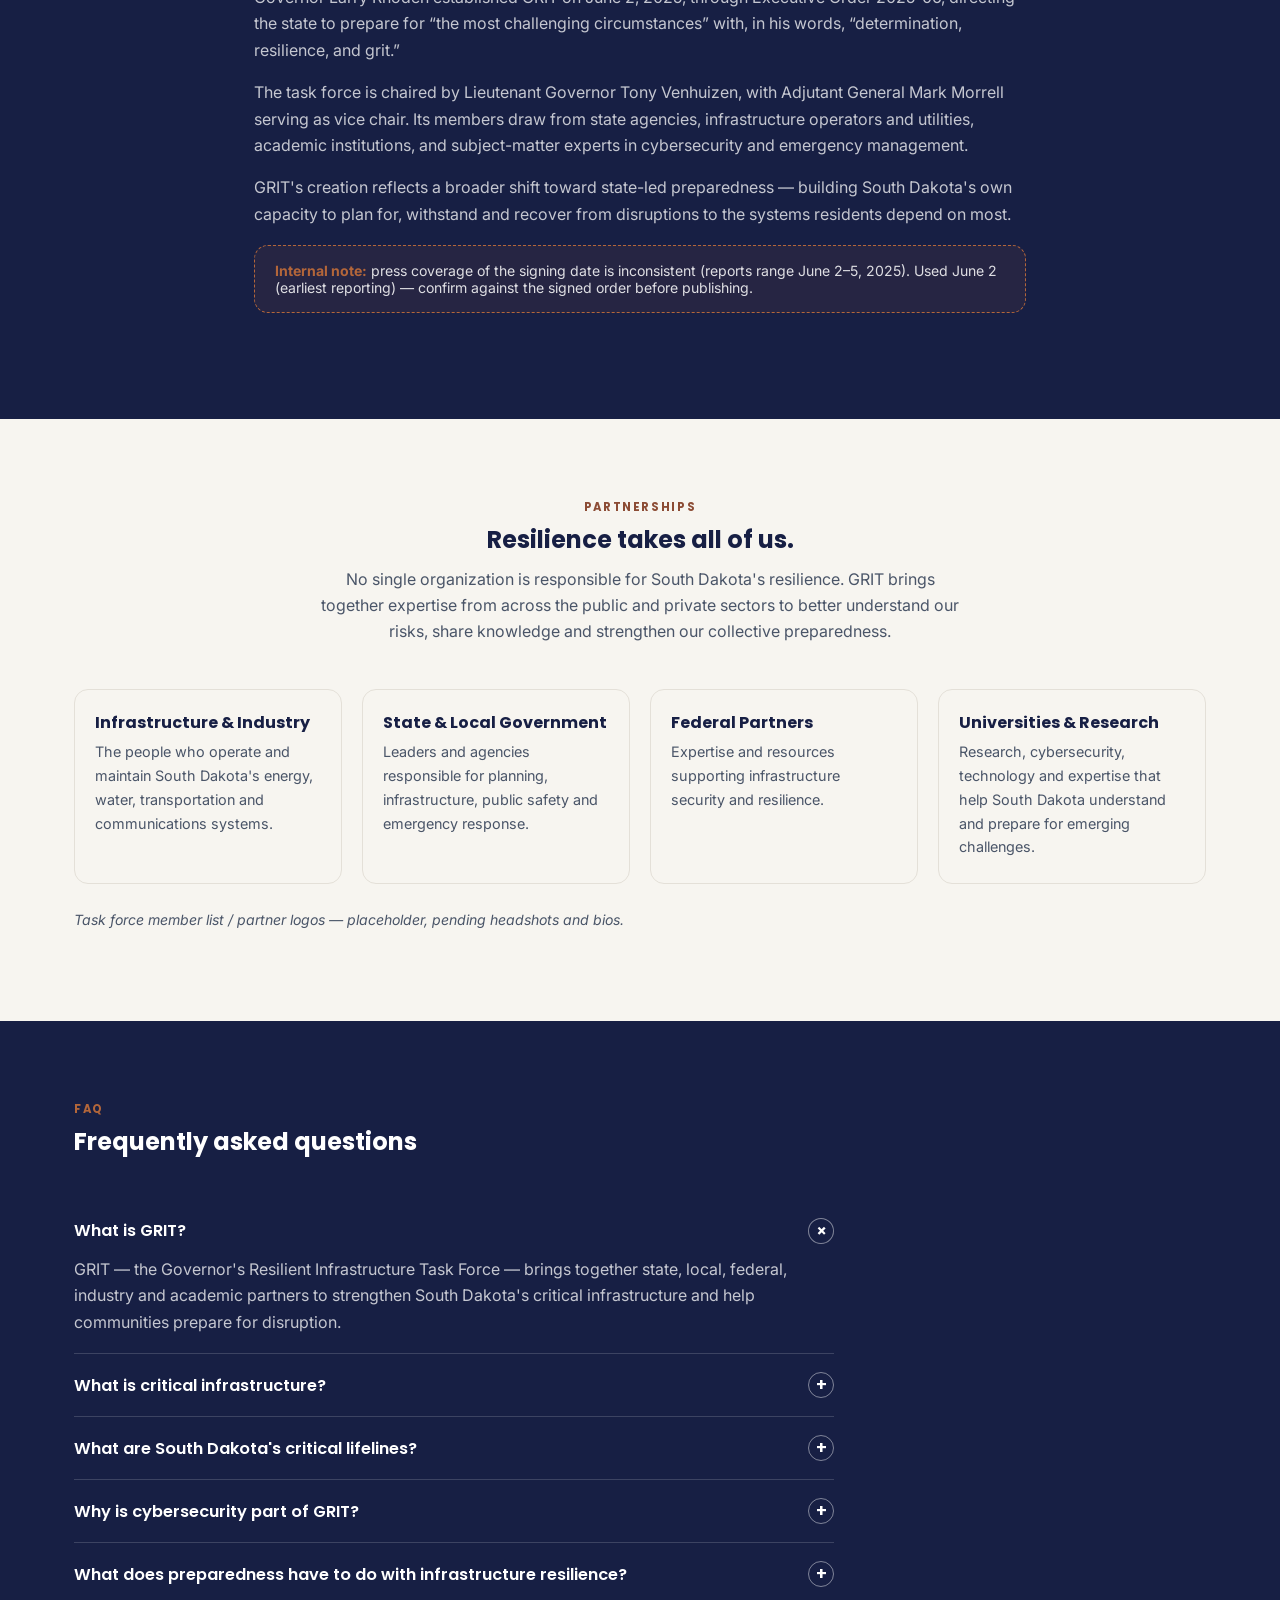
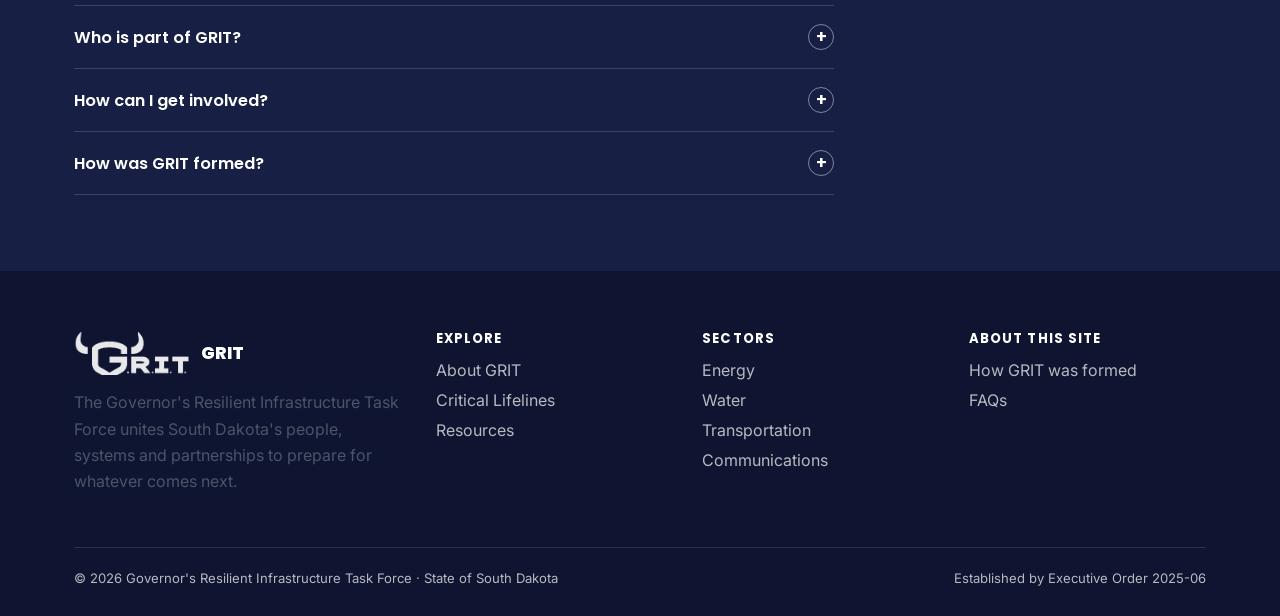
==== commit 77d47ca7: "Add files via upload" ====
--- a/about.html
+++ b/about.html
@@ -5,7 +5,10 @@
   <meta name="viewport" content="width=device-width, initial-scale=1.0" />
   <title>About GRIT — Mission, Partnerships &amp; FAQs</title>
   <meta name="description" content="Learn about GRIT's mission, how the task force was formed, its partners, and answers to common questions." />
-  <link rel="icon" href="assets/img/grit-icon.png" type="image/png" />
+  <link rel="icon" href="assets/favicon/favicon.ico" sizes="any" />
+  <link rel="icon" type="image/png" sizes="32x32" href="assets/favicon/favicon-32.png" />
+  <link rel="icon" type="image/png" sizes="192x192" href="assets/favicon/favicon-192.png" />
+  <link rel="apple-touch-icon" sizes="180x180" href="assets/favicon/apple-touch-icon.png" />
   <link rel="preconnect" href="https://fonts.googleapis.com">
   <link rel="preconnect" href="https://fonts.gstatic.com" crossorigin>
   <link href="https://fonts.googleapis.com/css2?family=Inter:wght@400;500;600;700&family=Poppins:wght@600;700;800&display=swap" rel="stylesheet">
--- a/assets/styles.css
+++ b/assets/styles.css
@@ -124,15 +124,15 @@
 .brand {
   display: flex;
   align-items: center;
-  gap: 10px;
+  gap: 6px;
   font-family: var(--font-head);
   font-weight: 800;
   font-size: 1.2rem;
   color: var(--navy-800);
   white-space: nowrap;
 }
-.brand-seal { height: 38px; width: auto; flex: none; object-fit: contain; }
-.footer-brand .brand-seal { height: 32px; filter: brightness(0) invert(1) opacity(0.9); }
+.brand-seal { height: 56px; width: auto; flex: none; object-fit: contain; }
+.footer-brand .brand-seal { height: 44px; filter: brightness(0) invert(1) opacity(0.9); }
 .brand-sub {
   display: block;
   font-family: var(--font-body);
